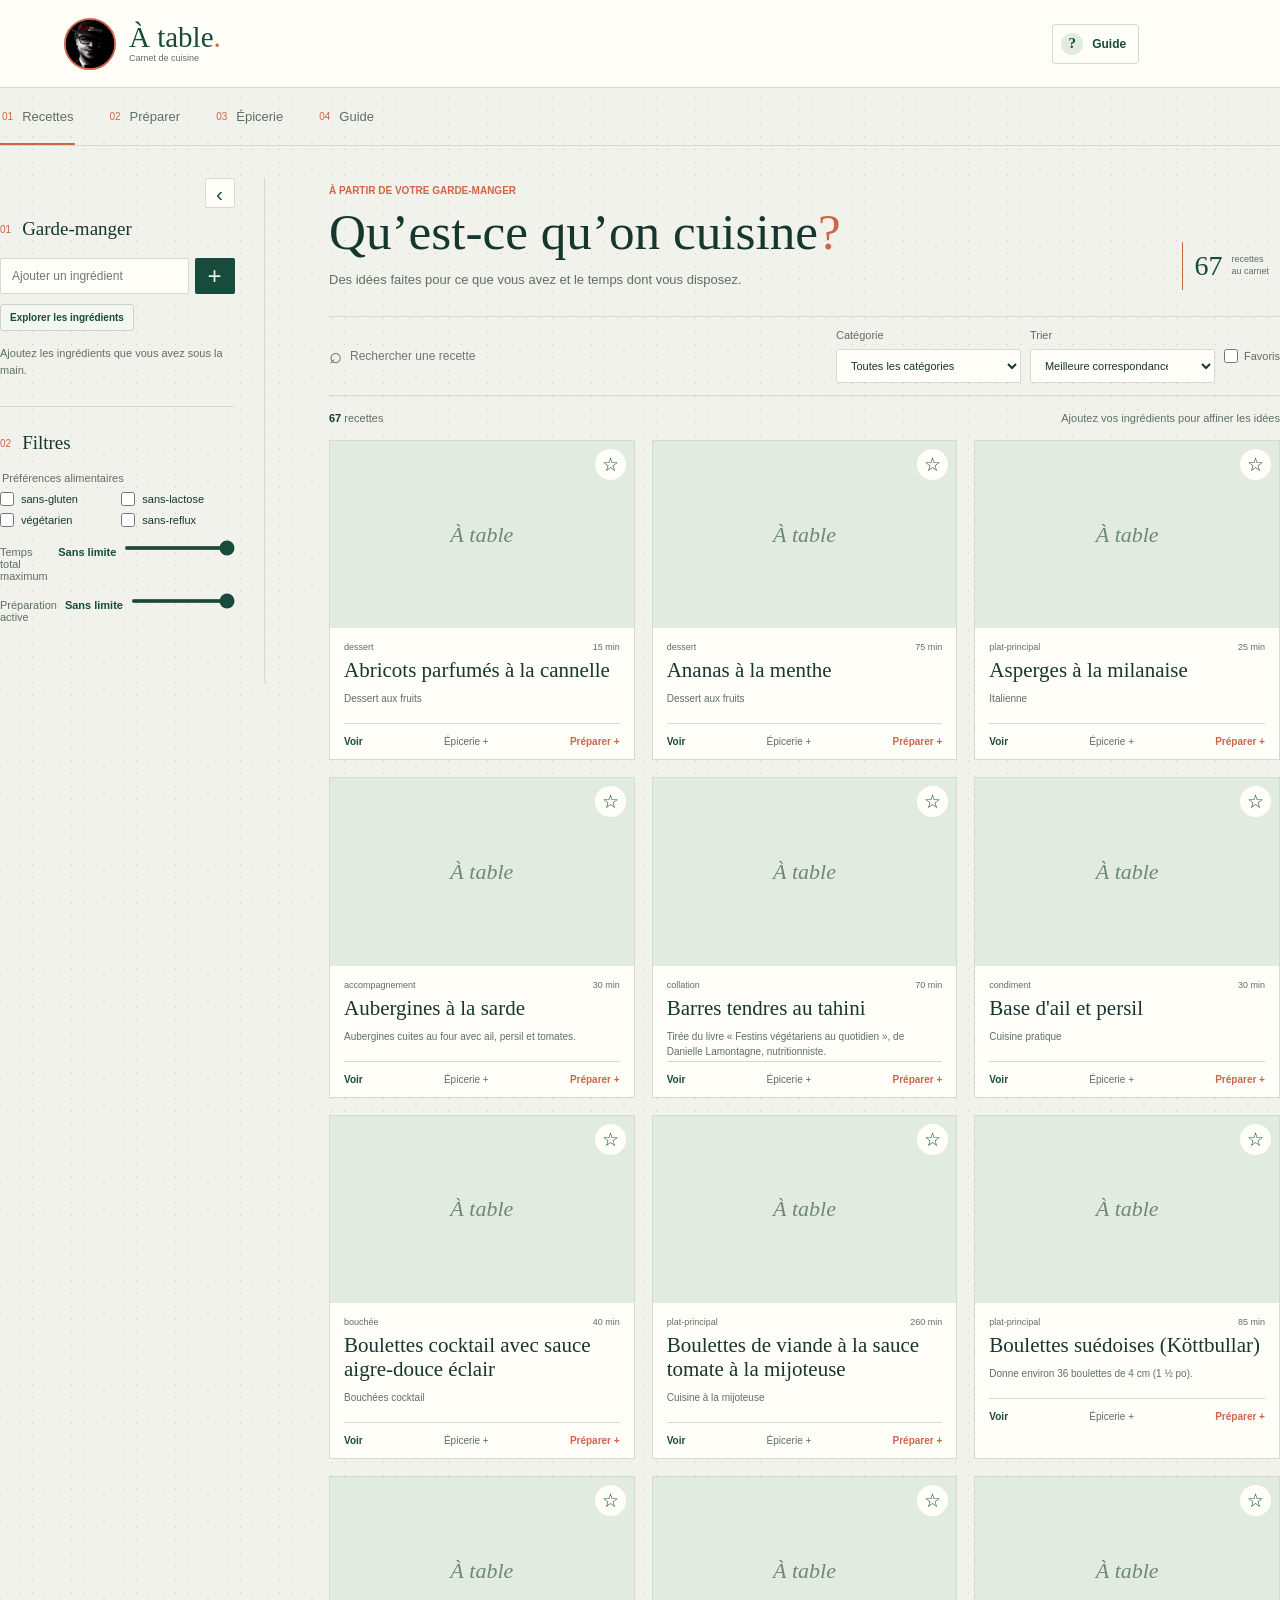
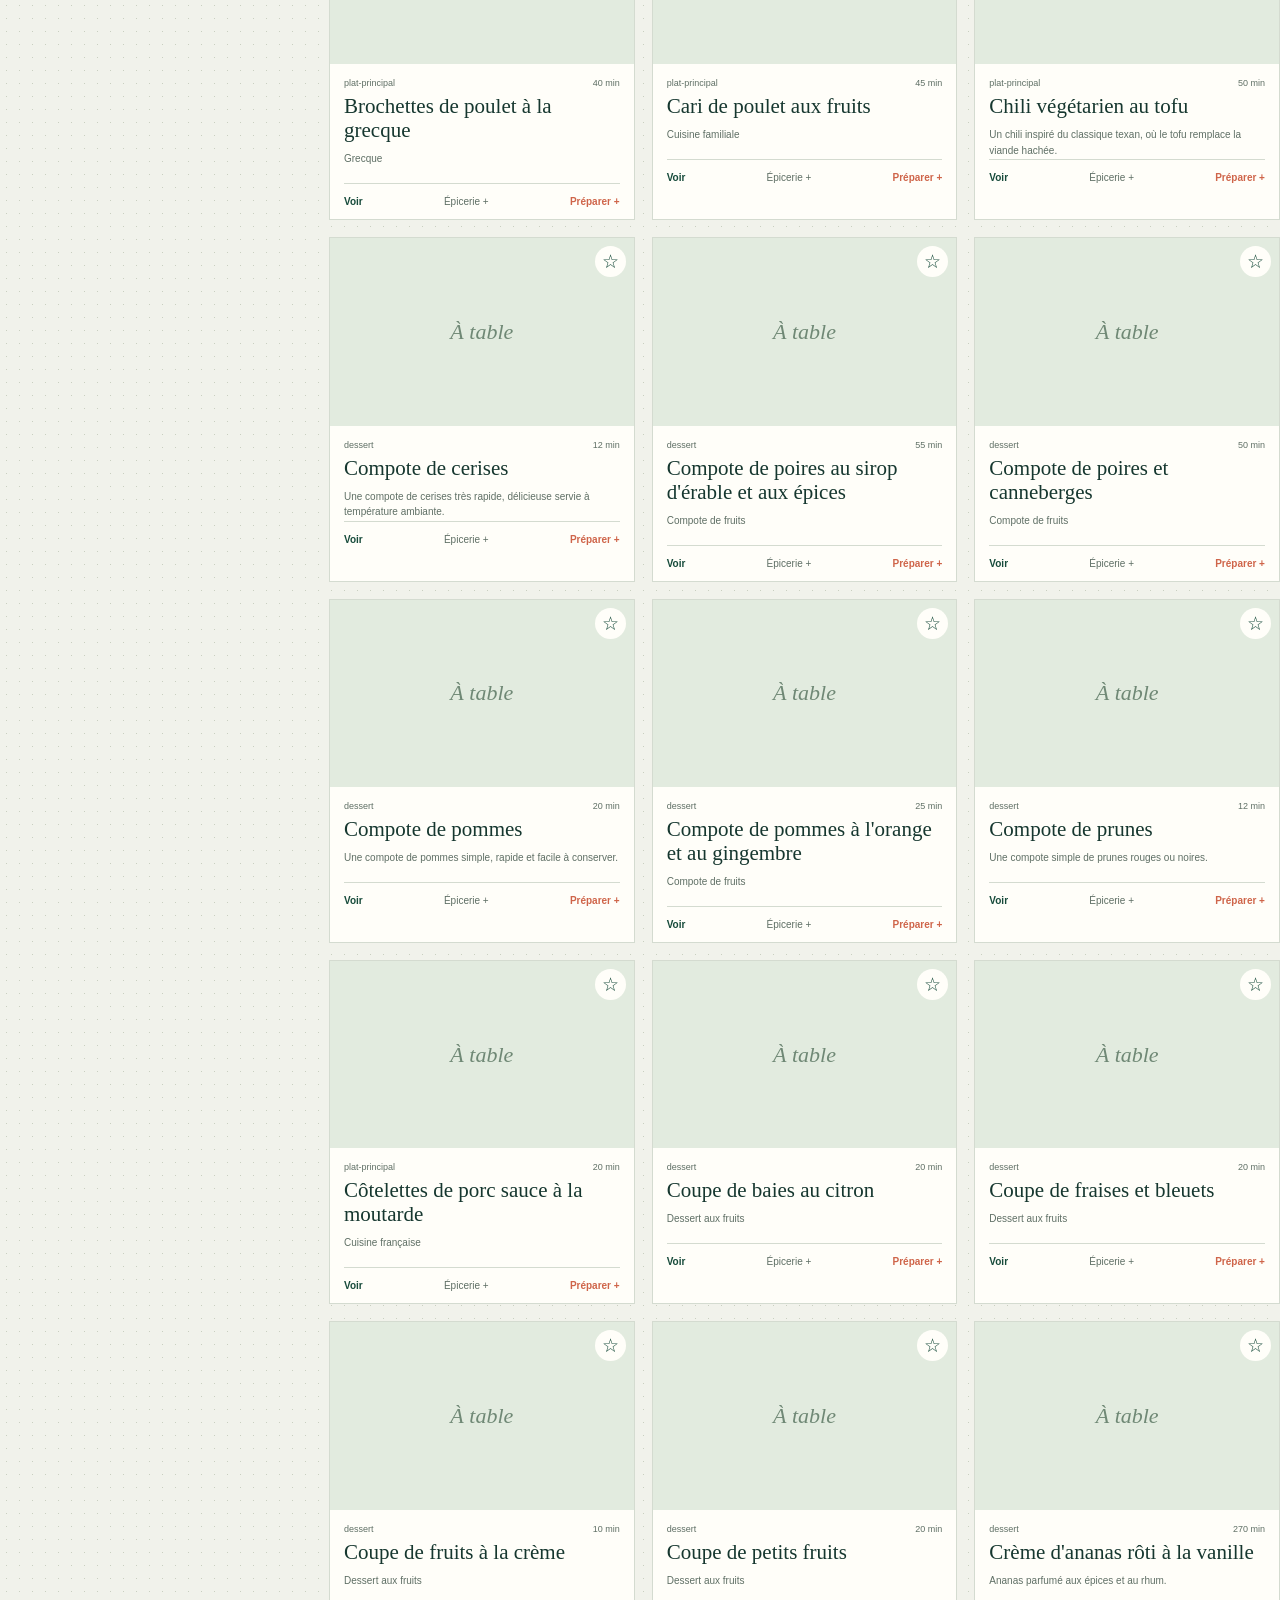
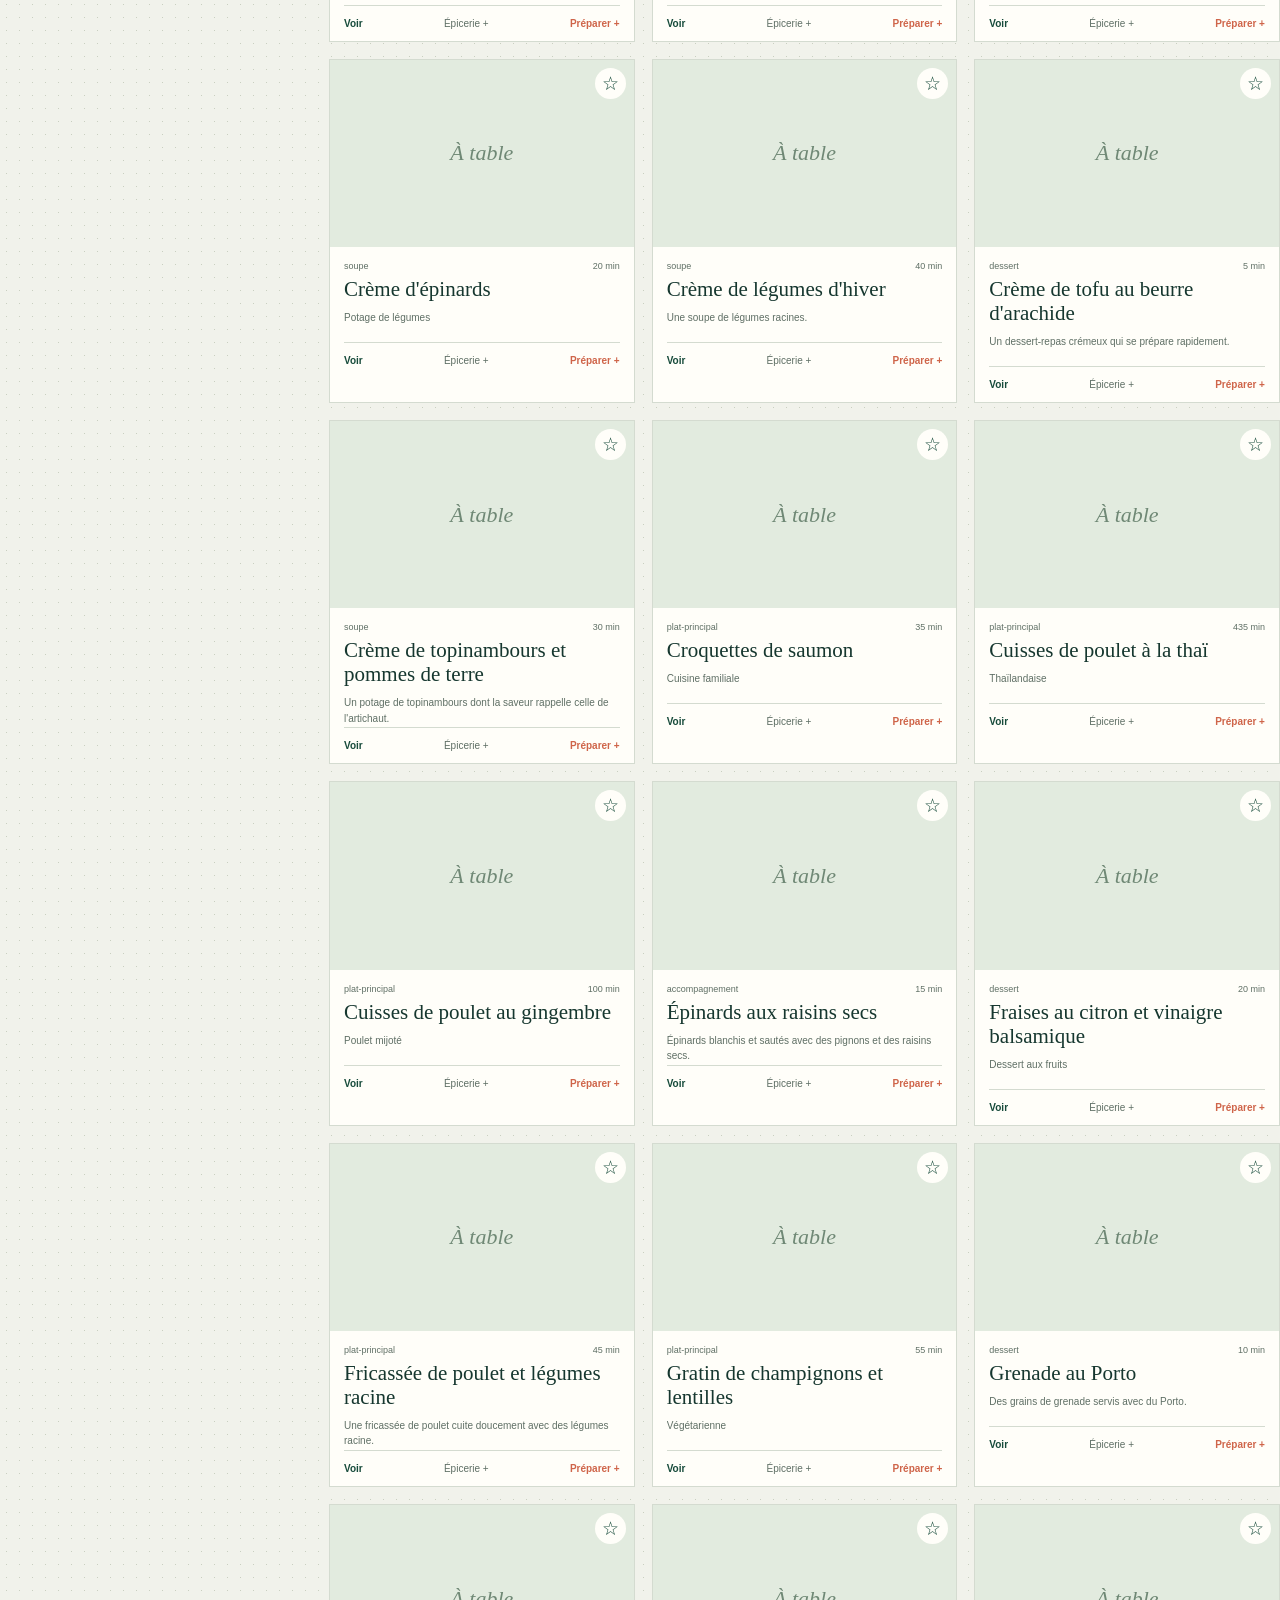
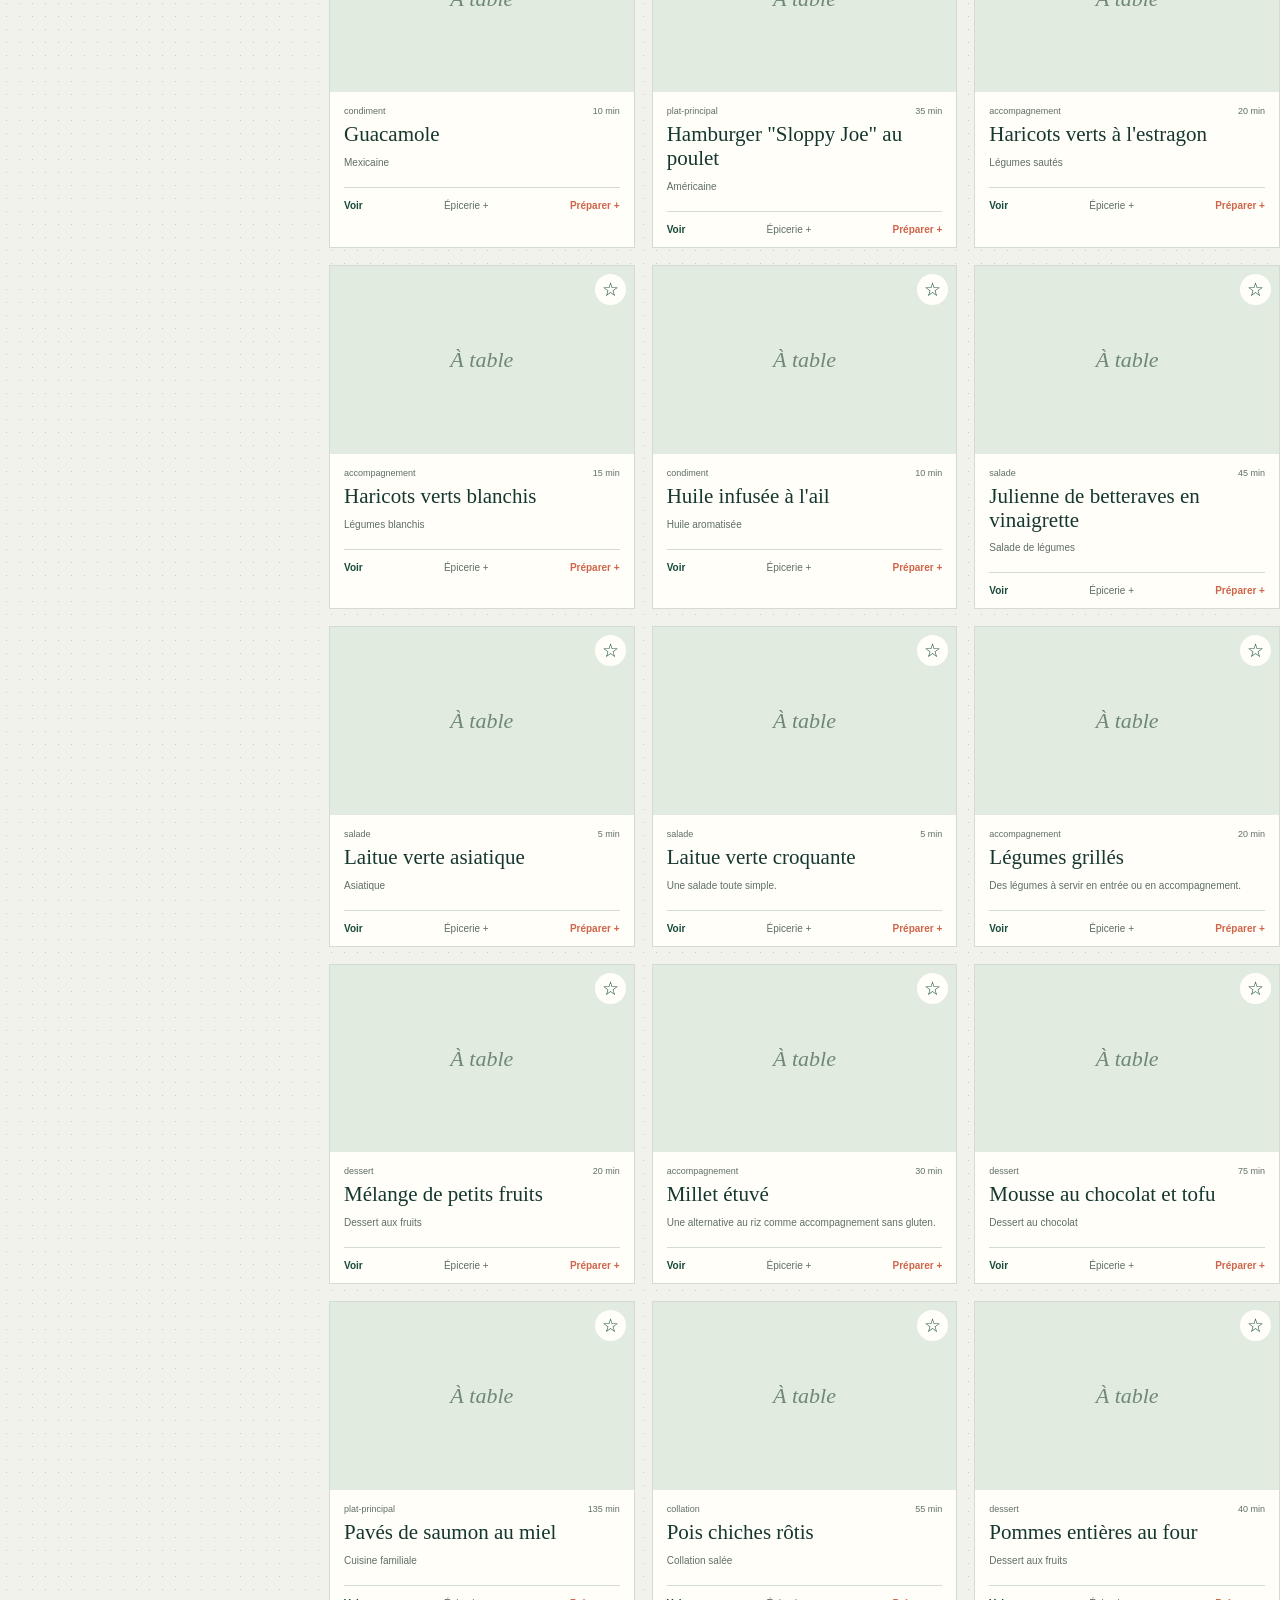
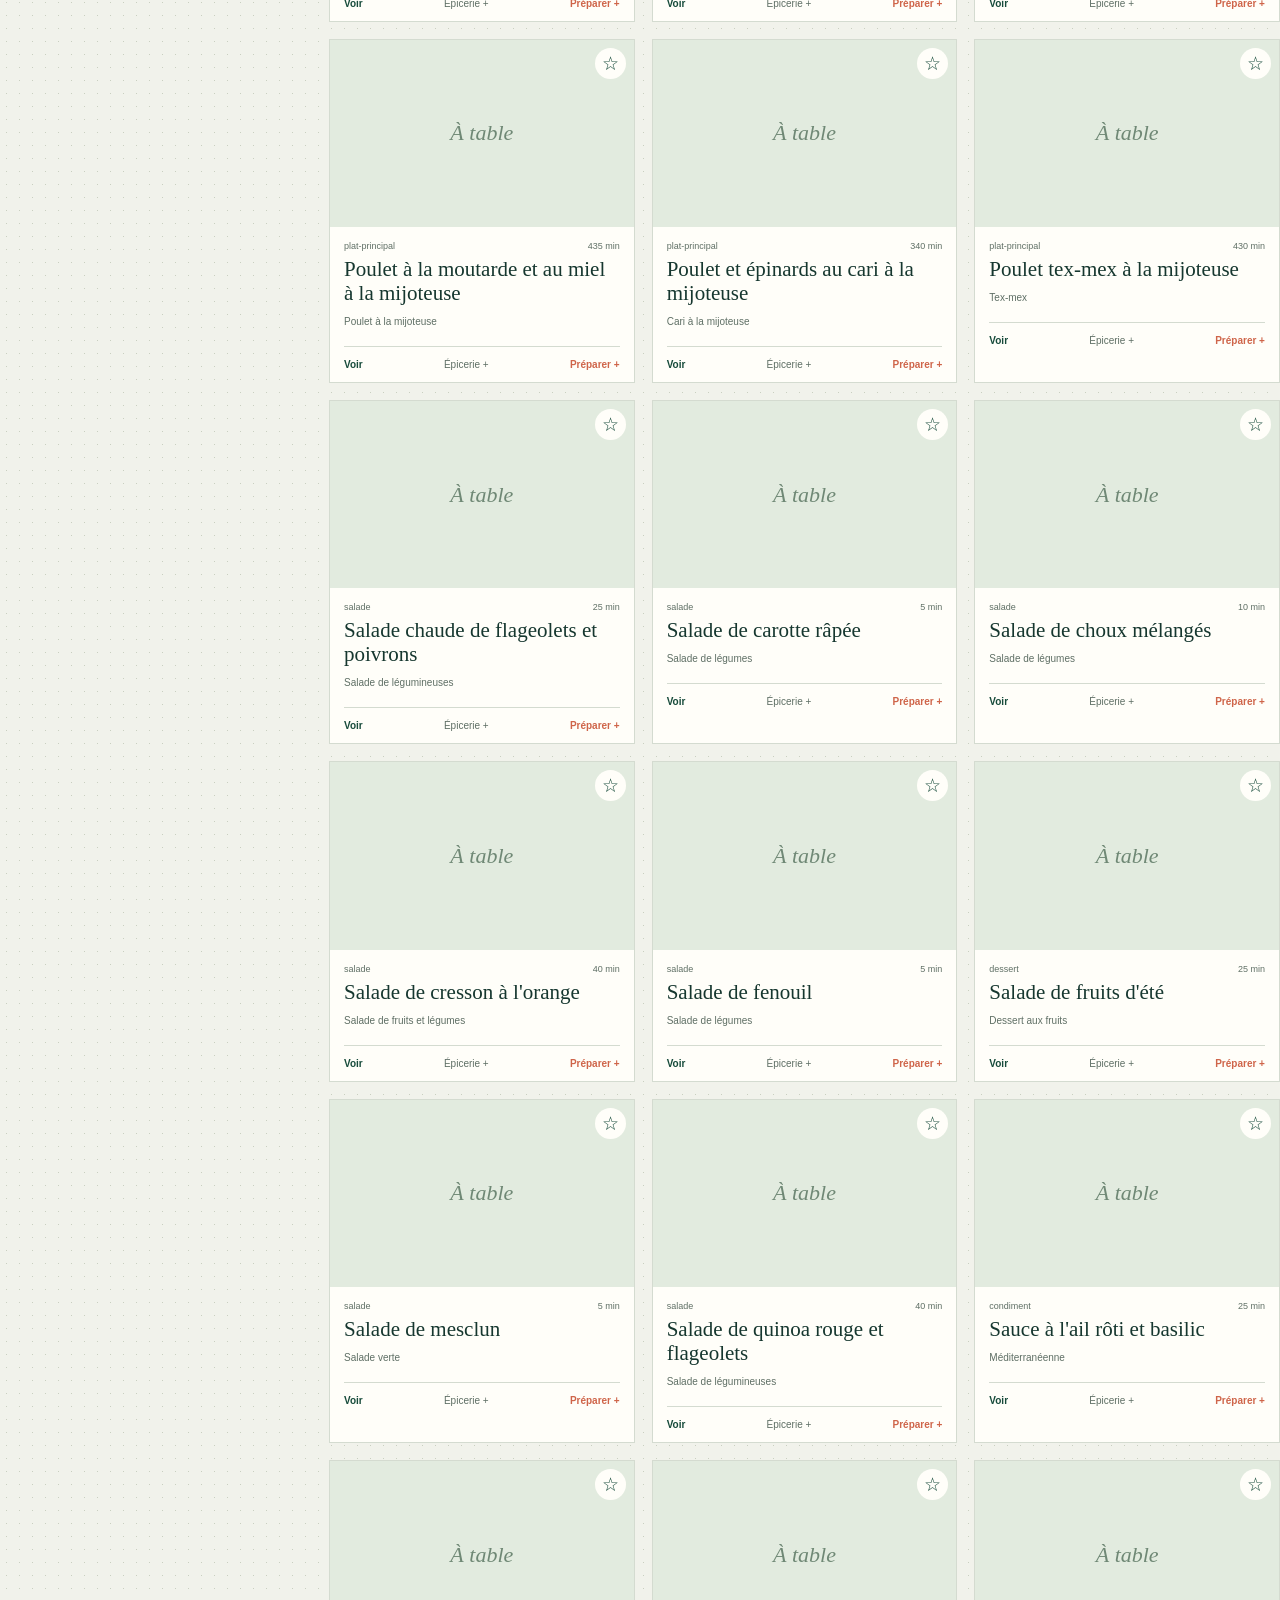
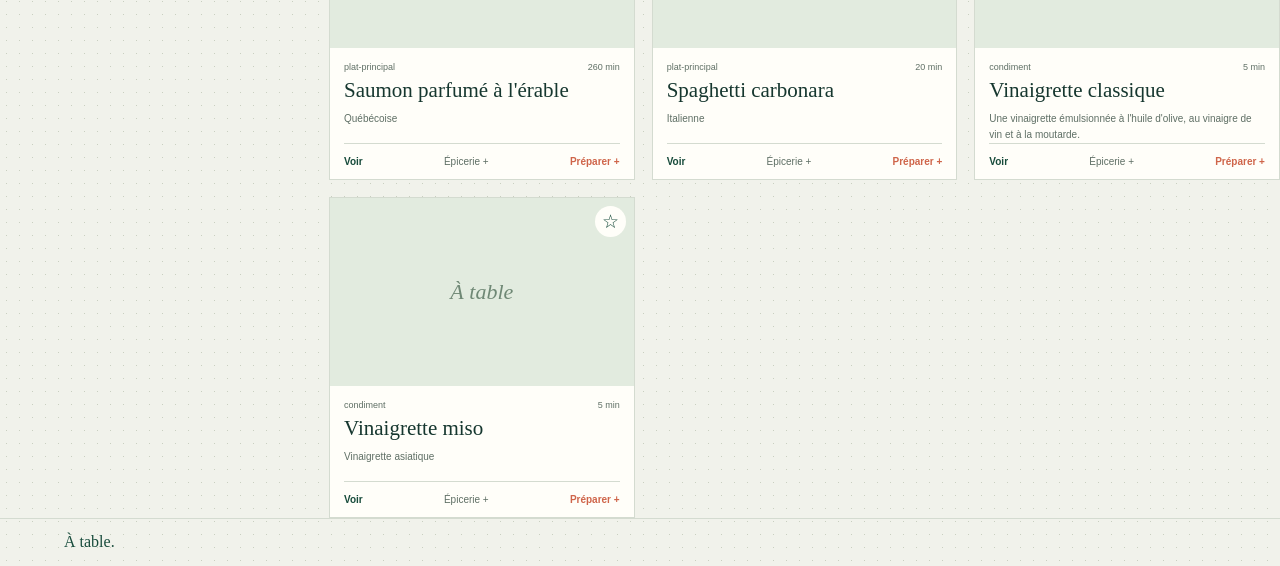
==== index.html @ df7a7c29 "Sauvegarde initiale du carnet de cuisine" ====
<!doctype html>
<html lang="fr">
<head>
  <meta charset="utf-8">
  <meta name="viewport" content="width=device-width, initial-scale=1">
  <meta name="theme-color" content="#f1f2eb">
  <title>À table | Votre cuisine, vos idées</title>
  <link rel="stylesheet" href="apparence.css">
  <script src="Donnees/Recettes/manifeste.js" defer></script>
  <script src="Application/modules/etat.js" defer></script>
  <script src="Application/modules/catalogue-recettes.js" defer></script>
  <script src="Application/modules/vues/entete-navigation.js" defer></script>
  <script src="Application/modules/vues/liste-recettes.js" defer></script>
  <script src="Application/modules/vues/epicerie.js" defer></script>
  <script src="Application/modules/vues/preparation.js" defer></script>
  <script src="Application/modules/vues/guide.js" defer></script>
  <script src="Application/modules/vues/selecteur-ingredients.js" defer></script>
  <script src="Application/modules/vues/fiche-recette.js" defer></script>
  <script src="Application/modules/assemblage-vues.js" defer></script>
  <script src="Application/modules/application.js" defer></script>
</head>
<body>
  <div id="racine-application">
    <header class="entete-site">
      <a class="marque" href="#recettes" aria-label="À table, carnet de cuisine">
        <img class="symbole-marque" src="Images/photo-profil-zoard.png" alt="" aria-hidden="true">
        <span class="bloc-marque"><span class="nom-marque">À table<span>.</span></span><span class="signature-marque">Carnet de cuisine</span></span>
      </a>
      <button id="bouton-guide-entete" class="bouton-guide-entete" type="button" aria-pressed="false" title="Ouvrir le guide (raccourci : ?)" data-vue="guide"><span aria-hidden="true">?</span>Guide</button>
    </header>
    <main id="contenu-principal" tabindex="-1">
      <div class="etat-chargement" role="status">Préparation de votre cuisine…</div>
    </main>
    <footer class="pied-site">
      <span>À table.</span>
    </footer>
  </div>
  <dialog id="fenetre-recette" aria-labelledby="titre-fenetre"></dialog>
  <dialog id="fenetre-selecteur-ingredients" class="fenetre-selecteur-ingredients" aria-labelledby="titre-selecteur-ingredients"></dialog>
  <div id="annonce-vocale" class="texte-masque" role="status" aria-live="polite"></div>
  <noscript><p class="message-sans-javascript">Cette application nécessite JavaScript.</p></noscript>
</body>
</html>
---- apparence.css ----
@import url("Apparence/fondations.css");
@import url("Apparence/guide.css");
@import url("Apparence/epicerie.css");
@import url("Apparence/preparation.css");
@import url("Apparence/recettes.css");
@import url("Apparence/dialogues.css");
@import url("Apparence/adaptatif.css");
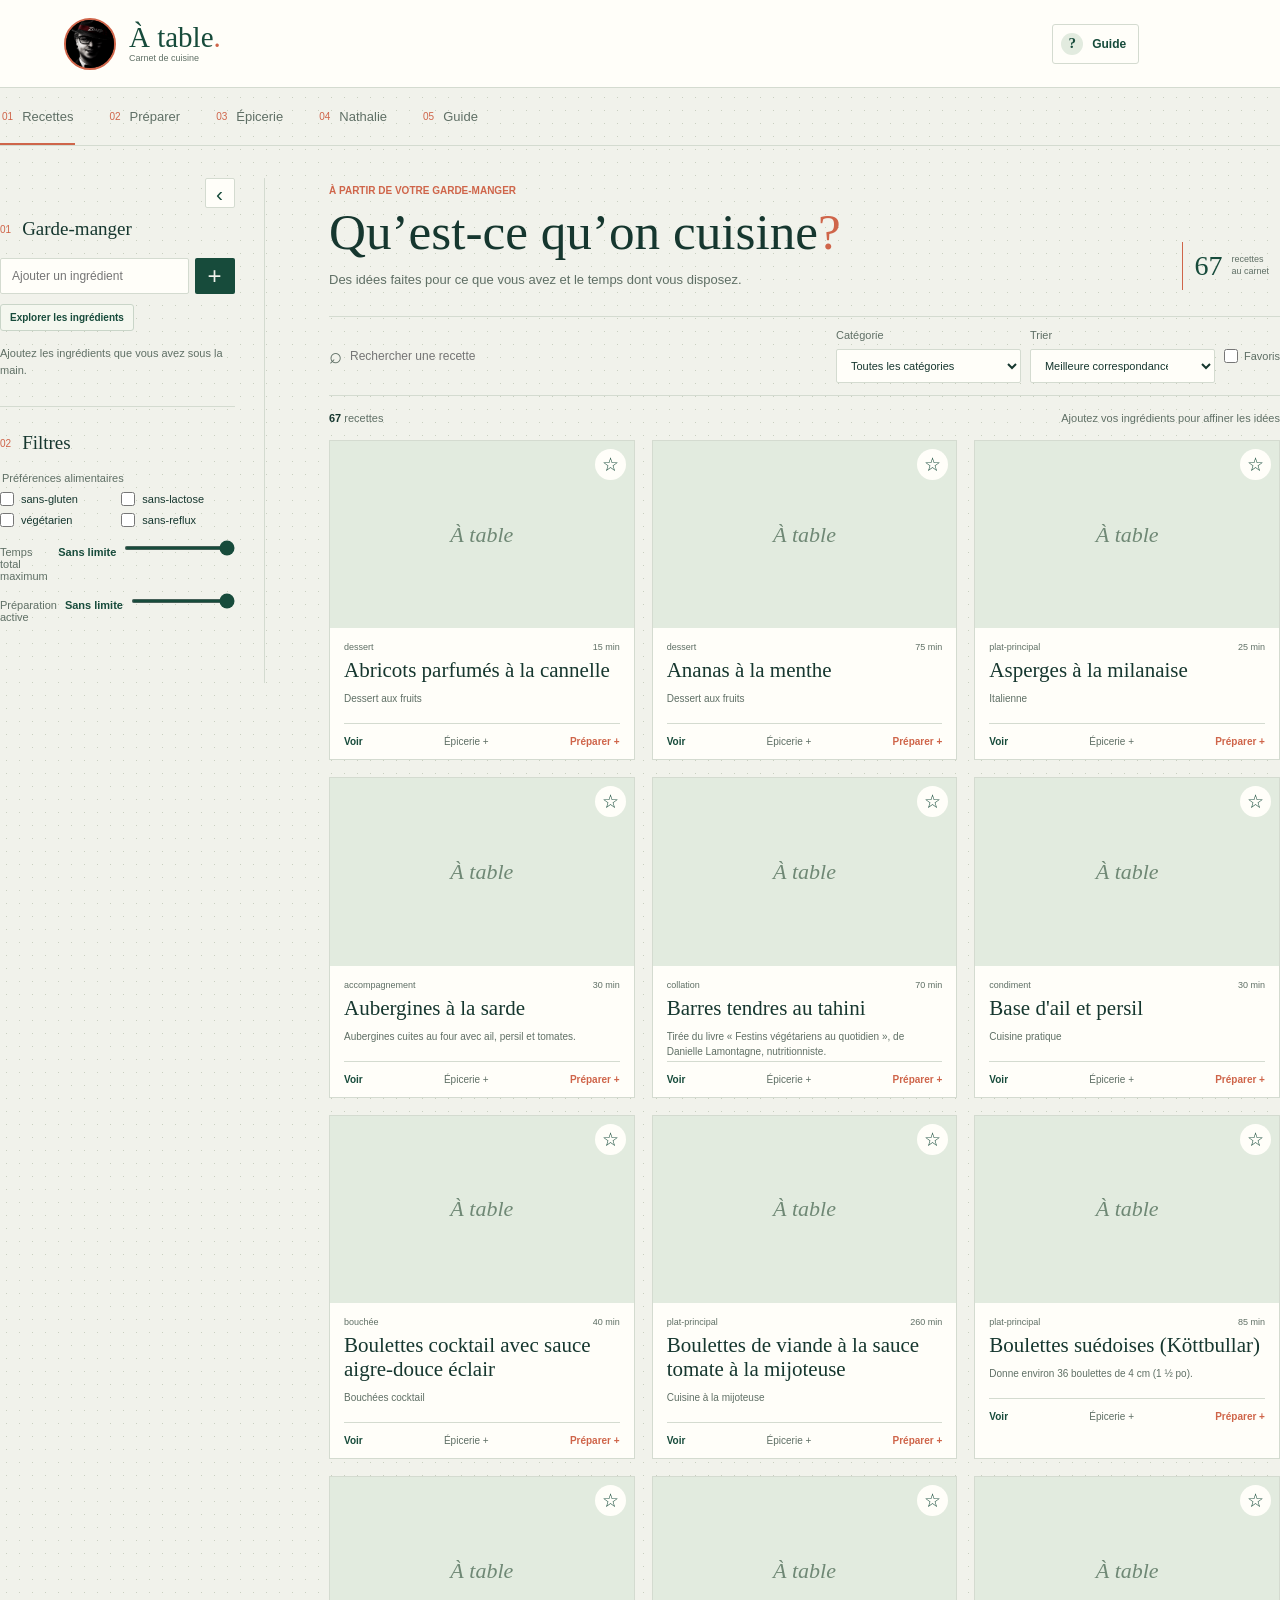
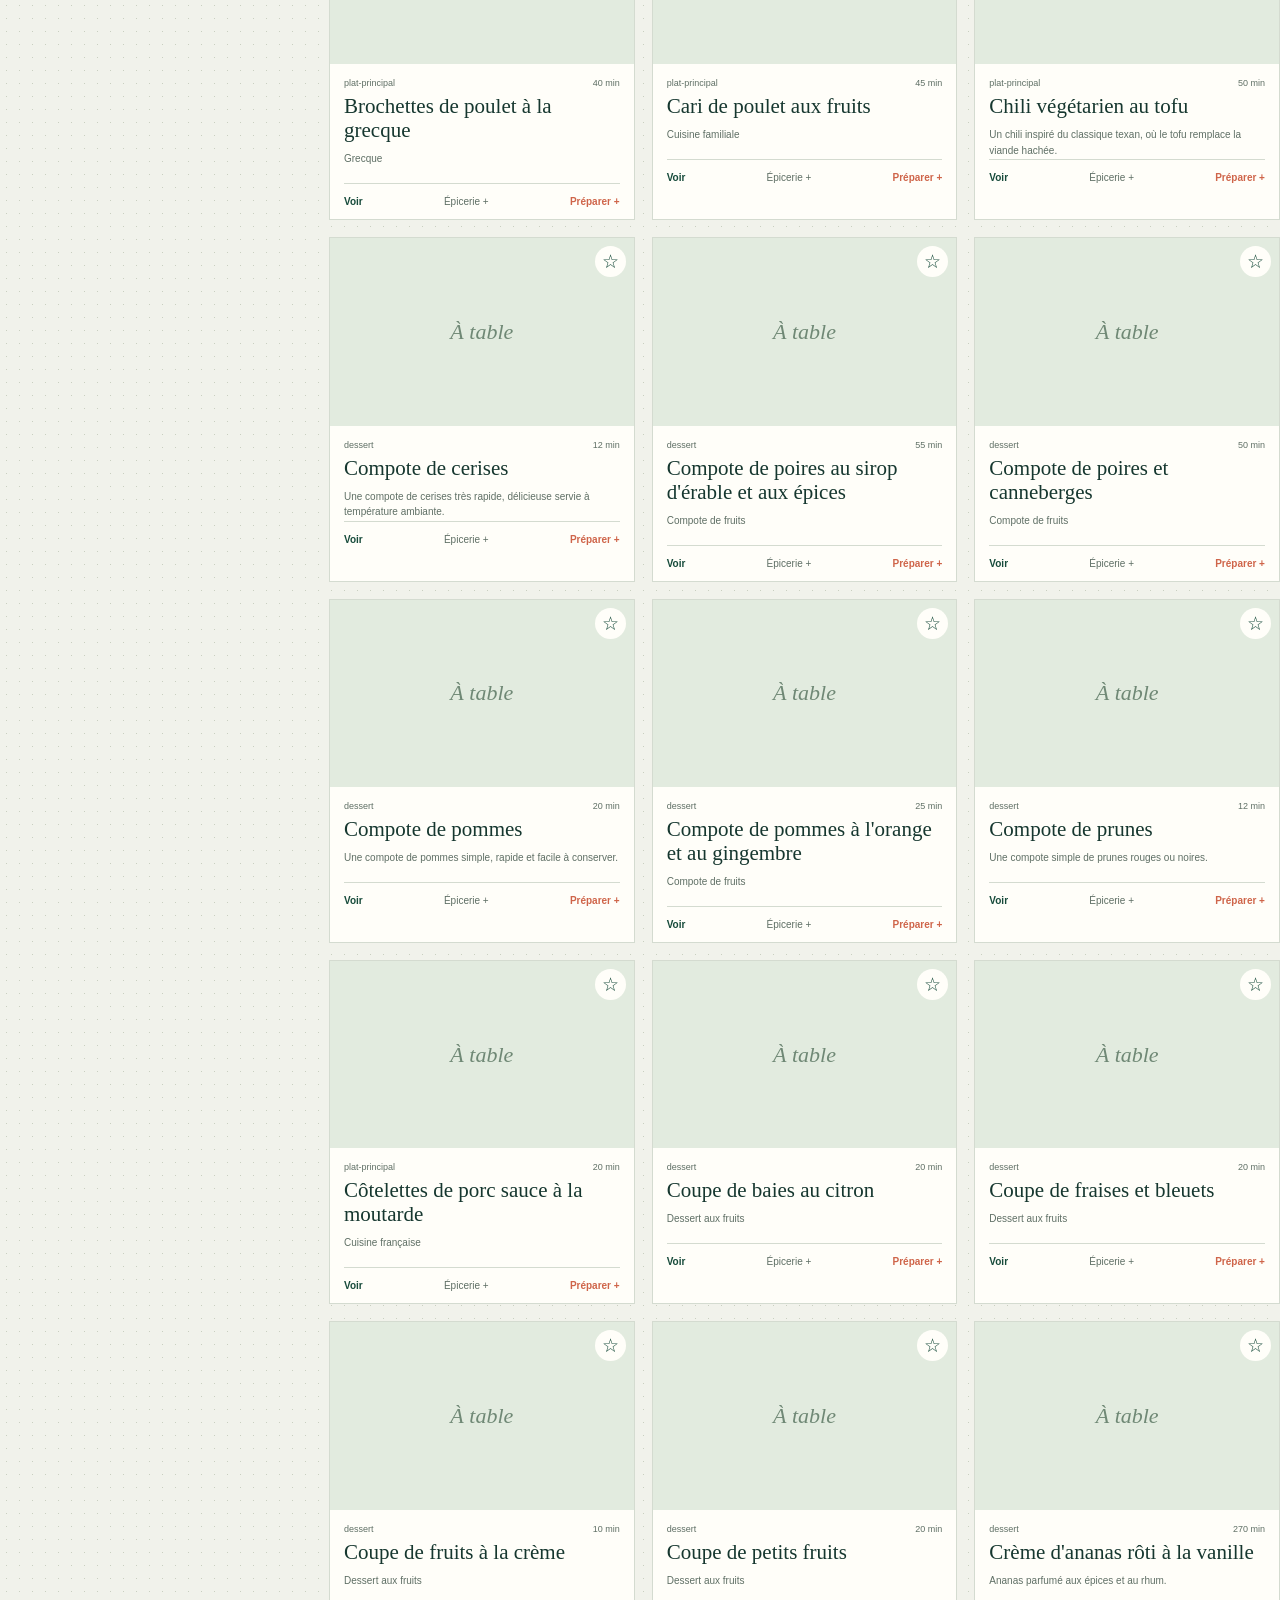
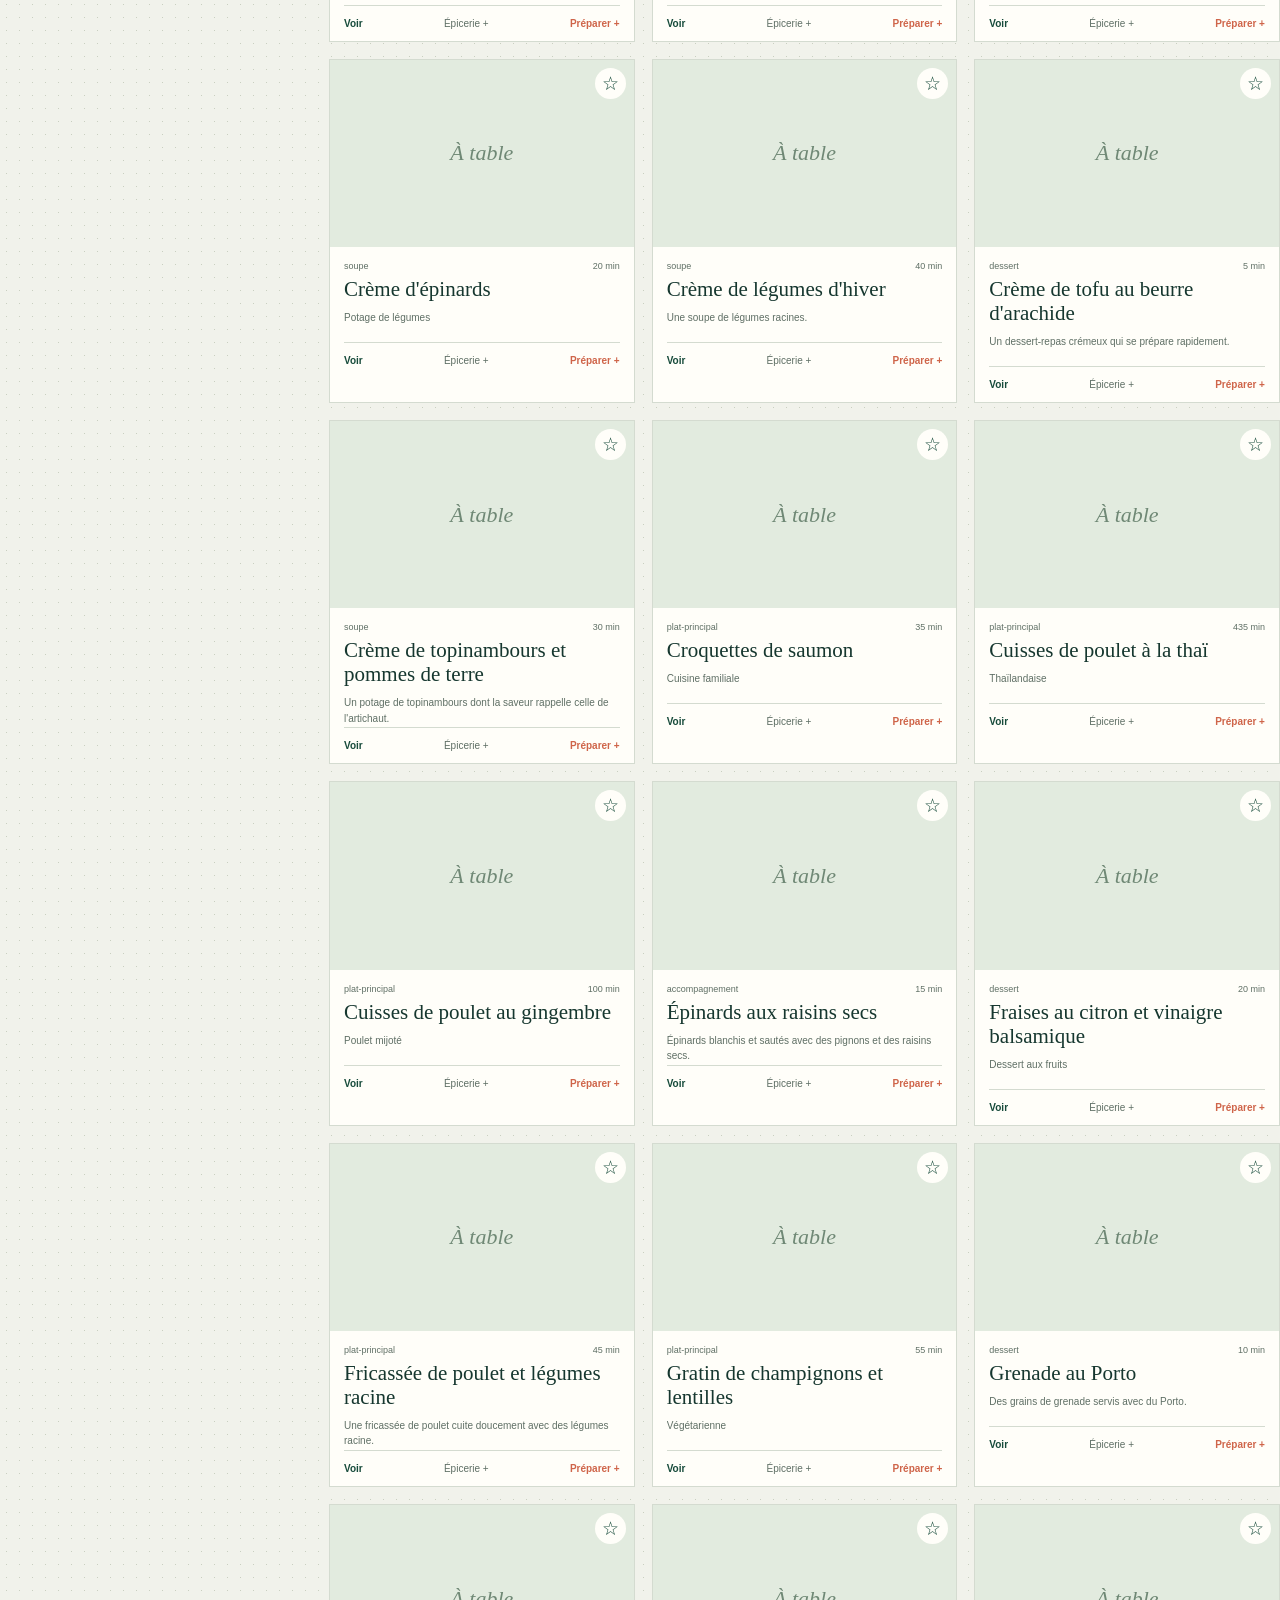
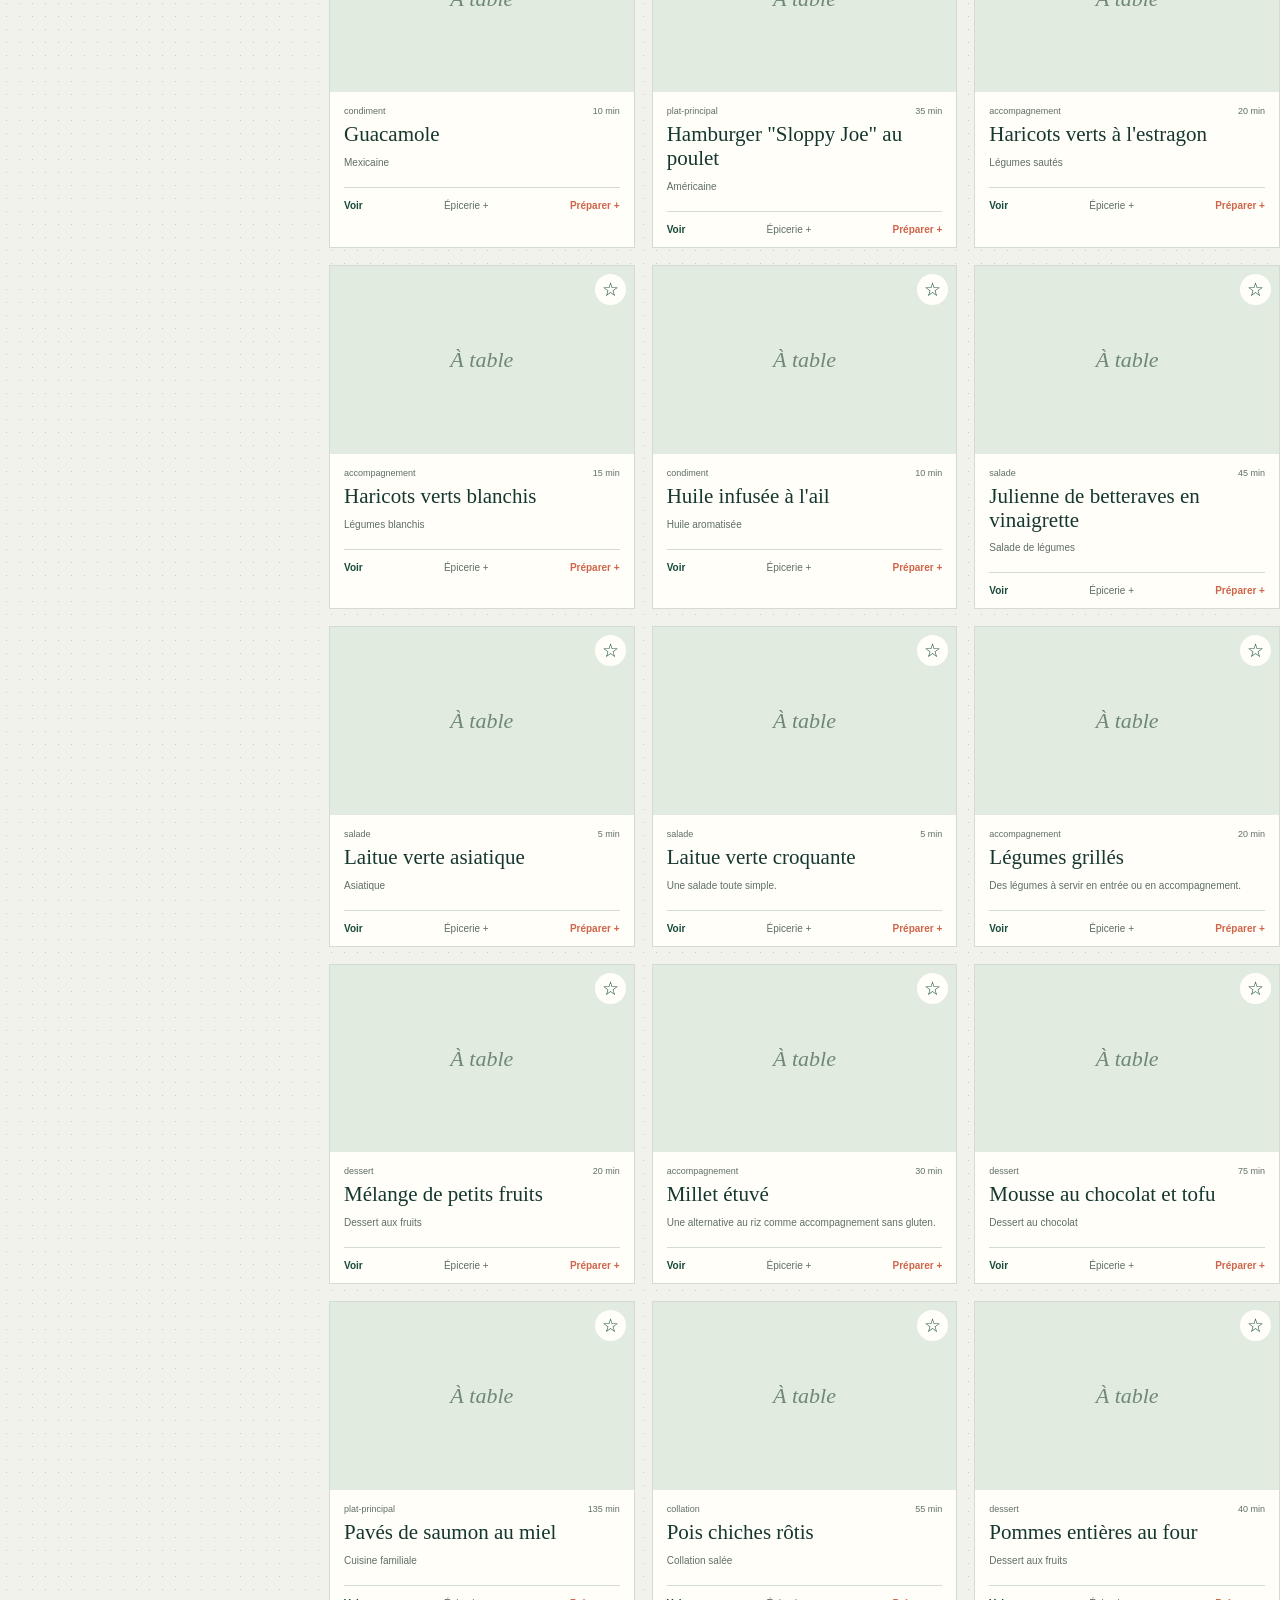
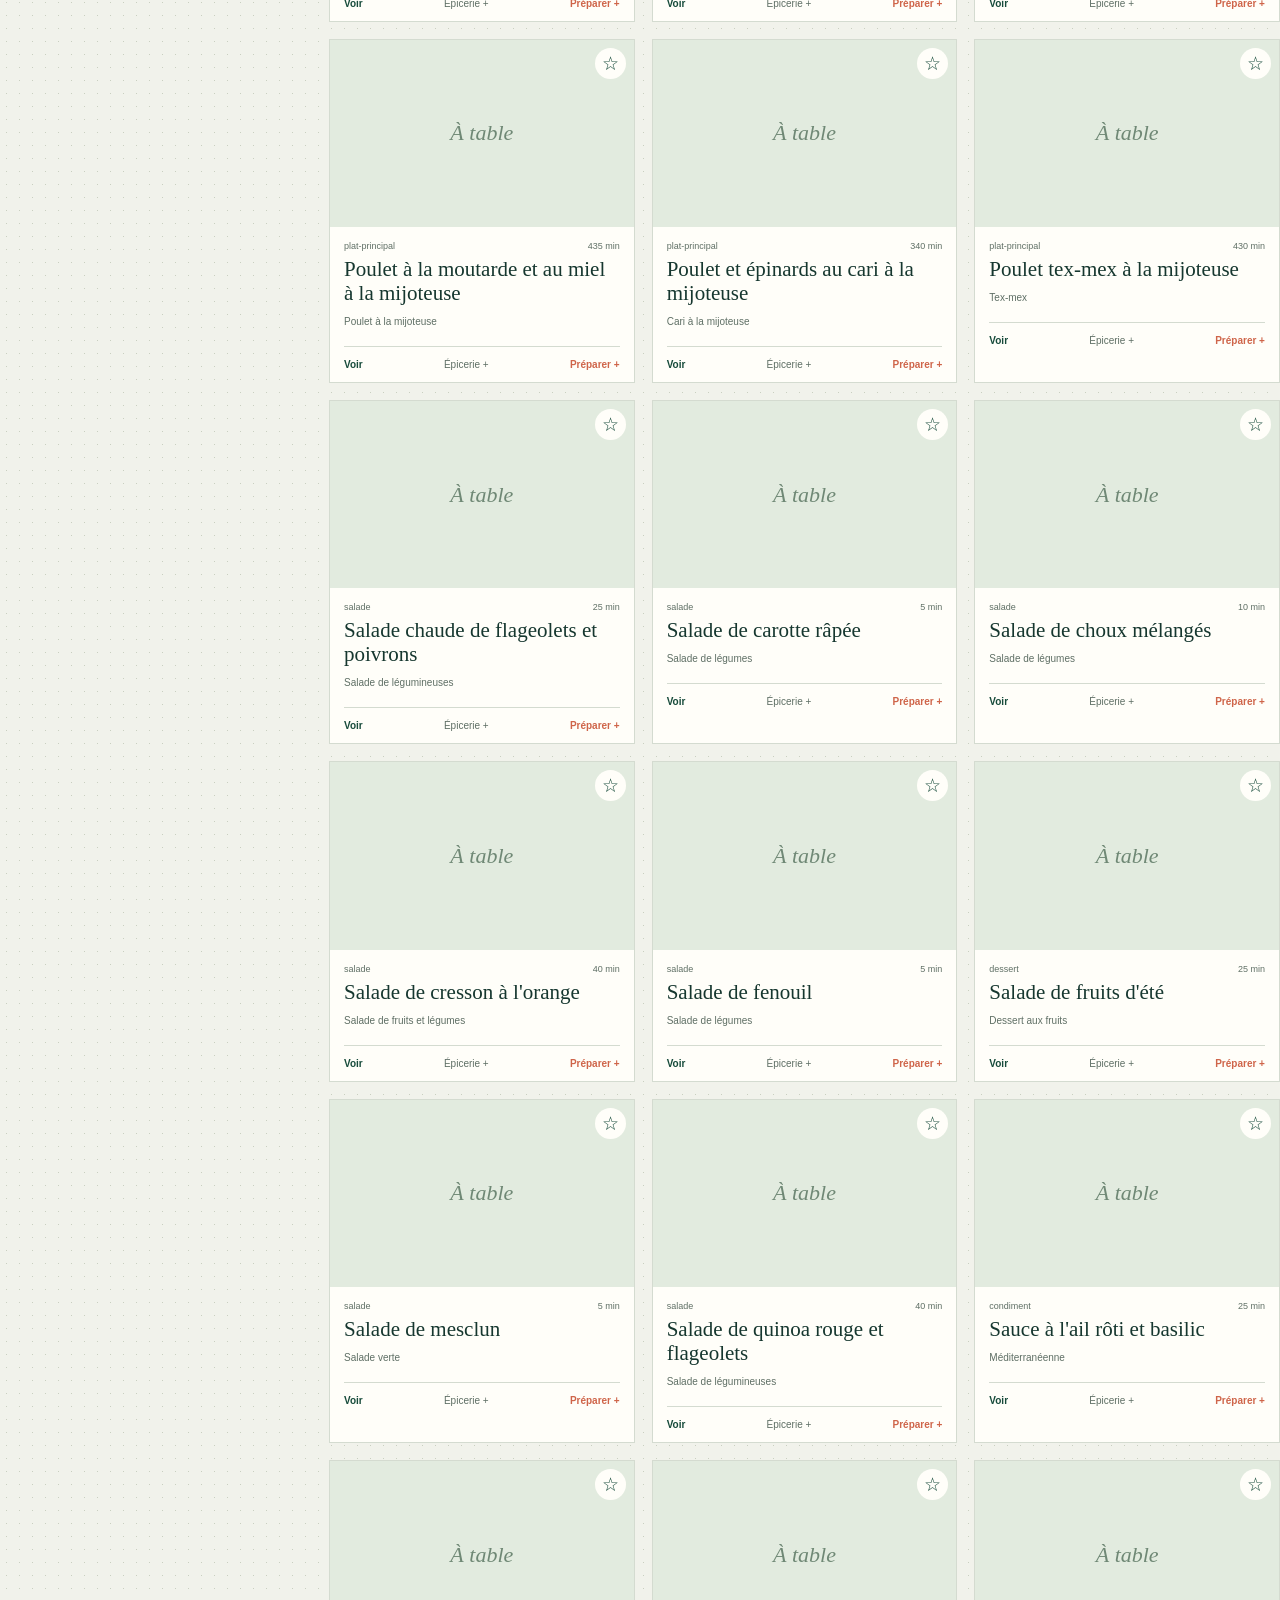
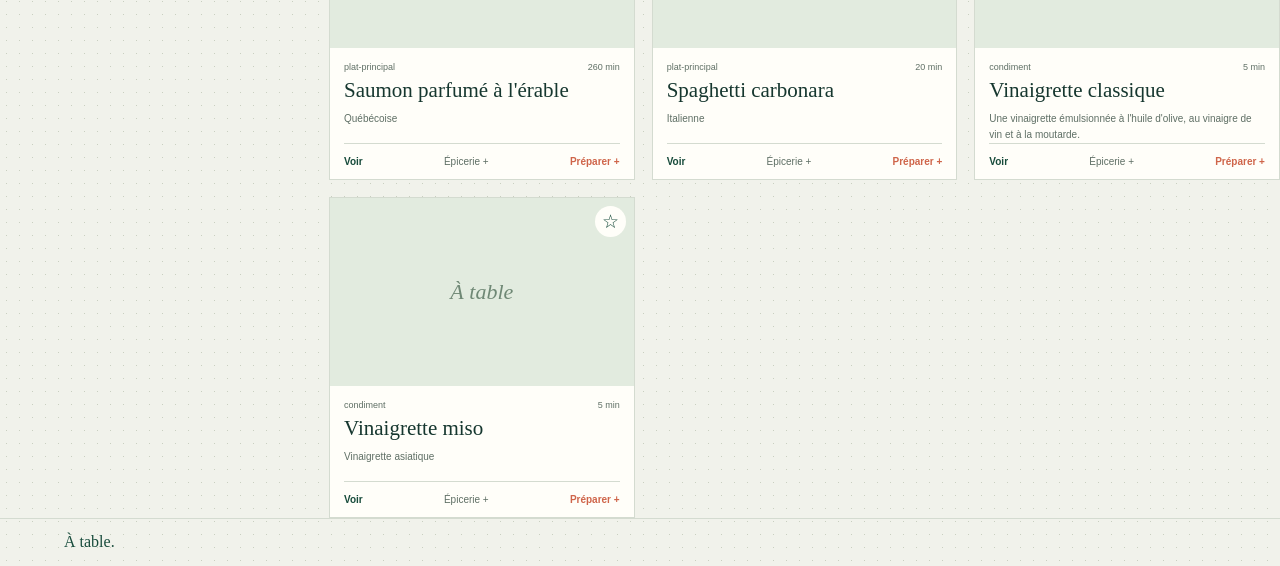
==== commit 40468962: "Ajoute la collection de recettes de Nathalie" ====
--- a/index.html
+++ b/index.html
@@ -9,6 +9,7 @@
   <script src="Donnees/Recettes/manifeste.js" defer></script>
   <script src="Application/modules/etat.js" defer></script>
   <script src="Application/modules/catalogue-recettes.js" defer></script>
+  <script src="Application/modules/recettes-nathalie.js" defer></script>
   <script src="Application/modules/vues/entete-navigation.js" defer></script>
   <script src="Application/modules/vues/liste-recettes.js" defer></script>
   <script src="Application/modules/vues/epicerie.js" defer></script>
@@ -16,6 +17,7 @@
   <script src="Application/modules/vues/guide.js" defer></script>
   <script src="Application/modules/vues/selecteur-ingredients.js" defer></script>
   <script src="Application/modules/vues/fiche-recette.js" defer></script>
+  <script src="Application/modules/vues/nathalie.js" defer></script>
   <script src="Application/modules/assemblage-vues.js" defer></script>
   <script src="Application/modules/application.js" defer></script>
 </head>
--- a/apparence.css
+++ b/apparence.css
@@ -5,3 +5,4 @@
 @import url("Apparence/recettes.css");
 @import url("Apparence/dialogues.css");
 @import url("Apparence/adaptatif.css");
+@import url("Apparence/nathalie.css");
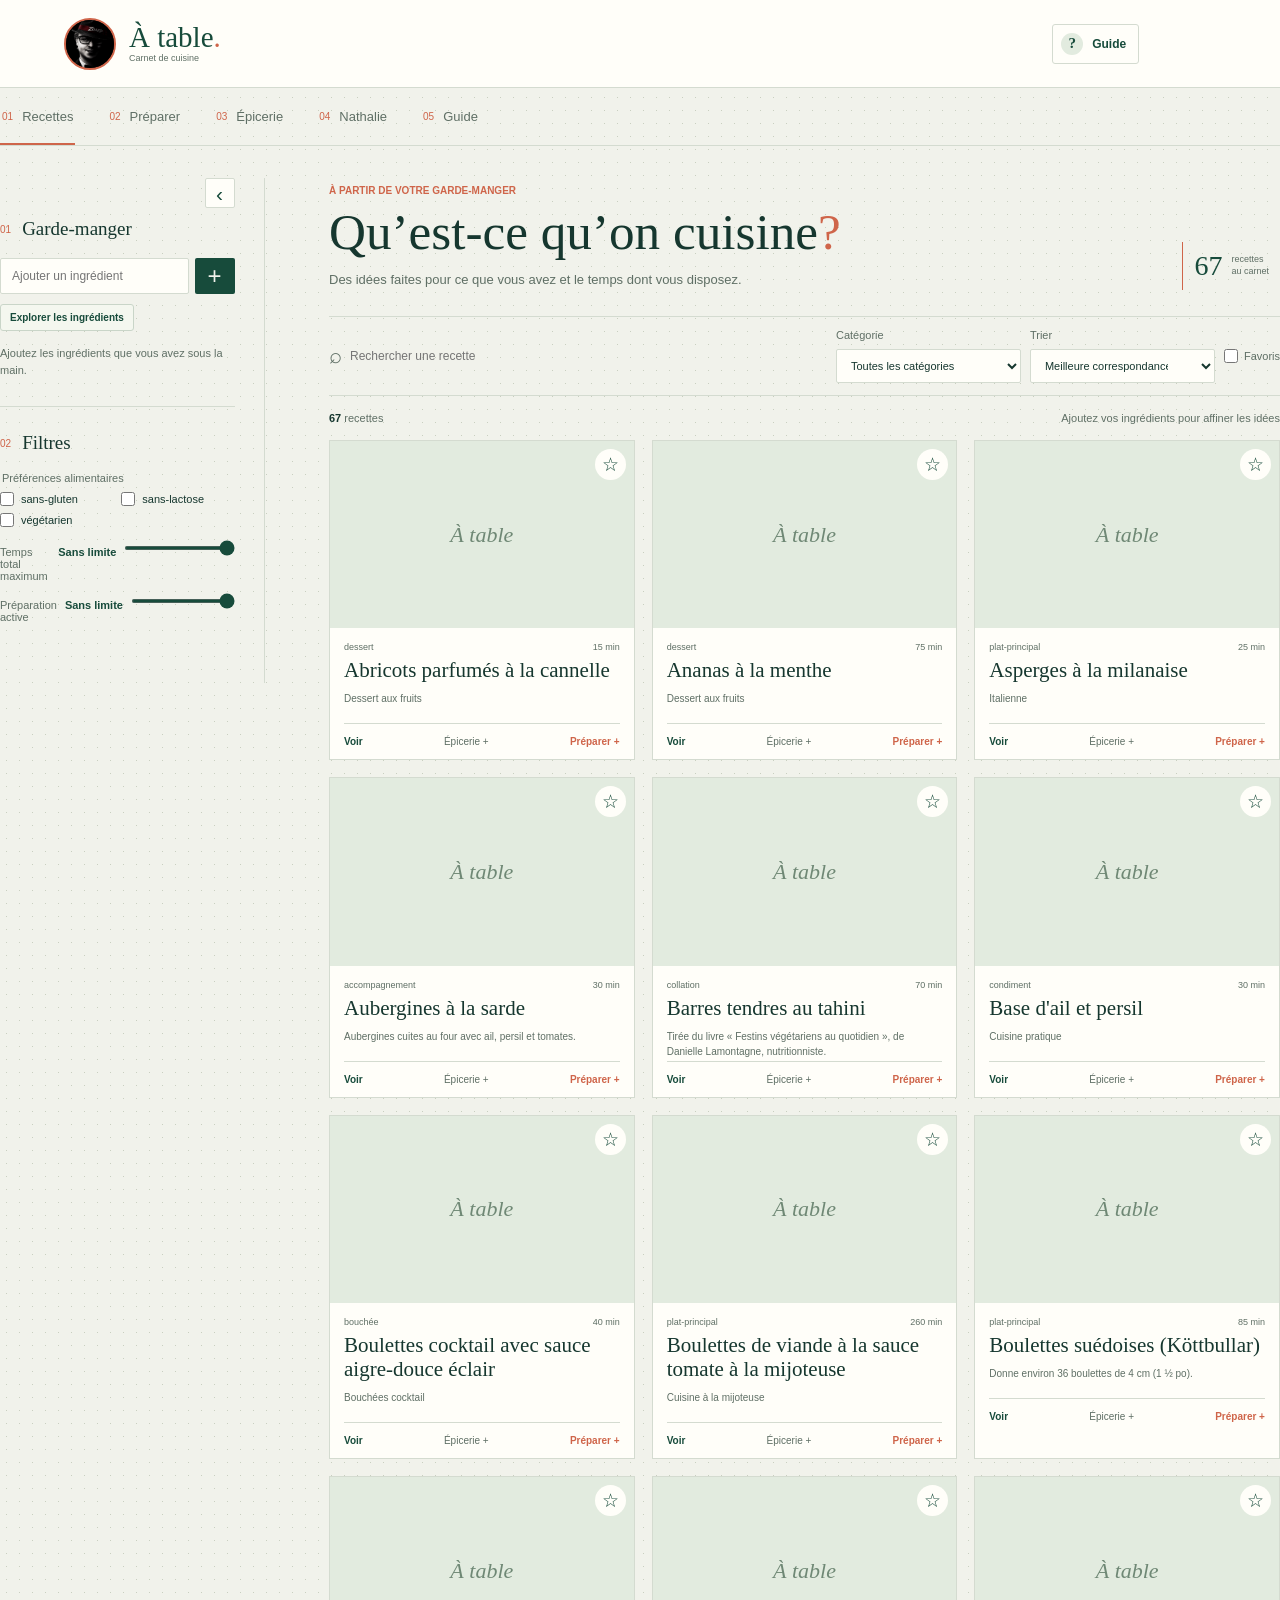
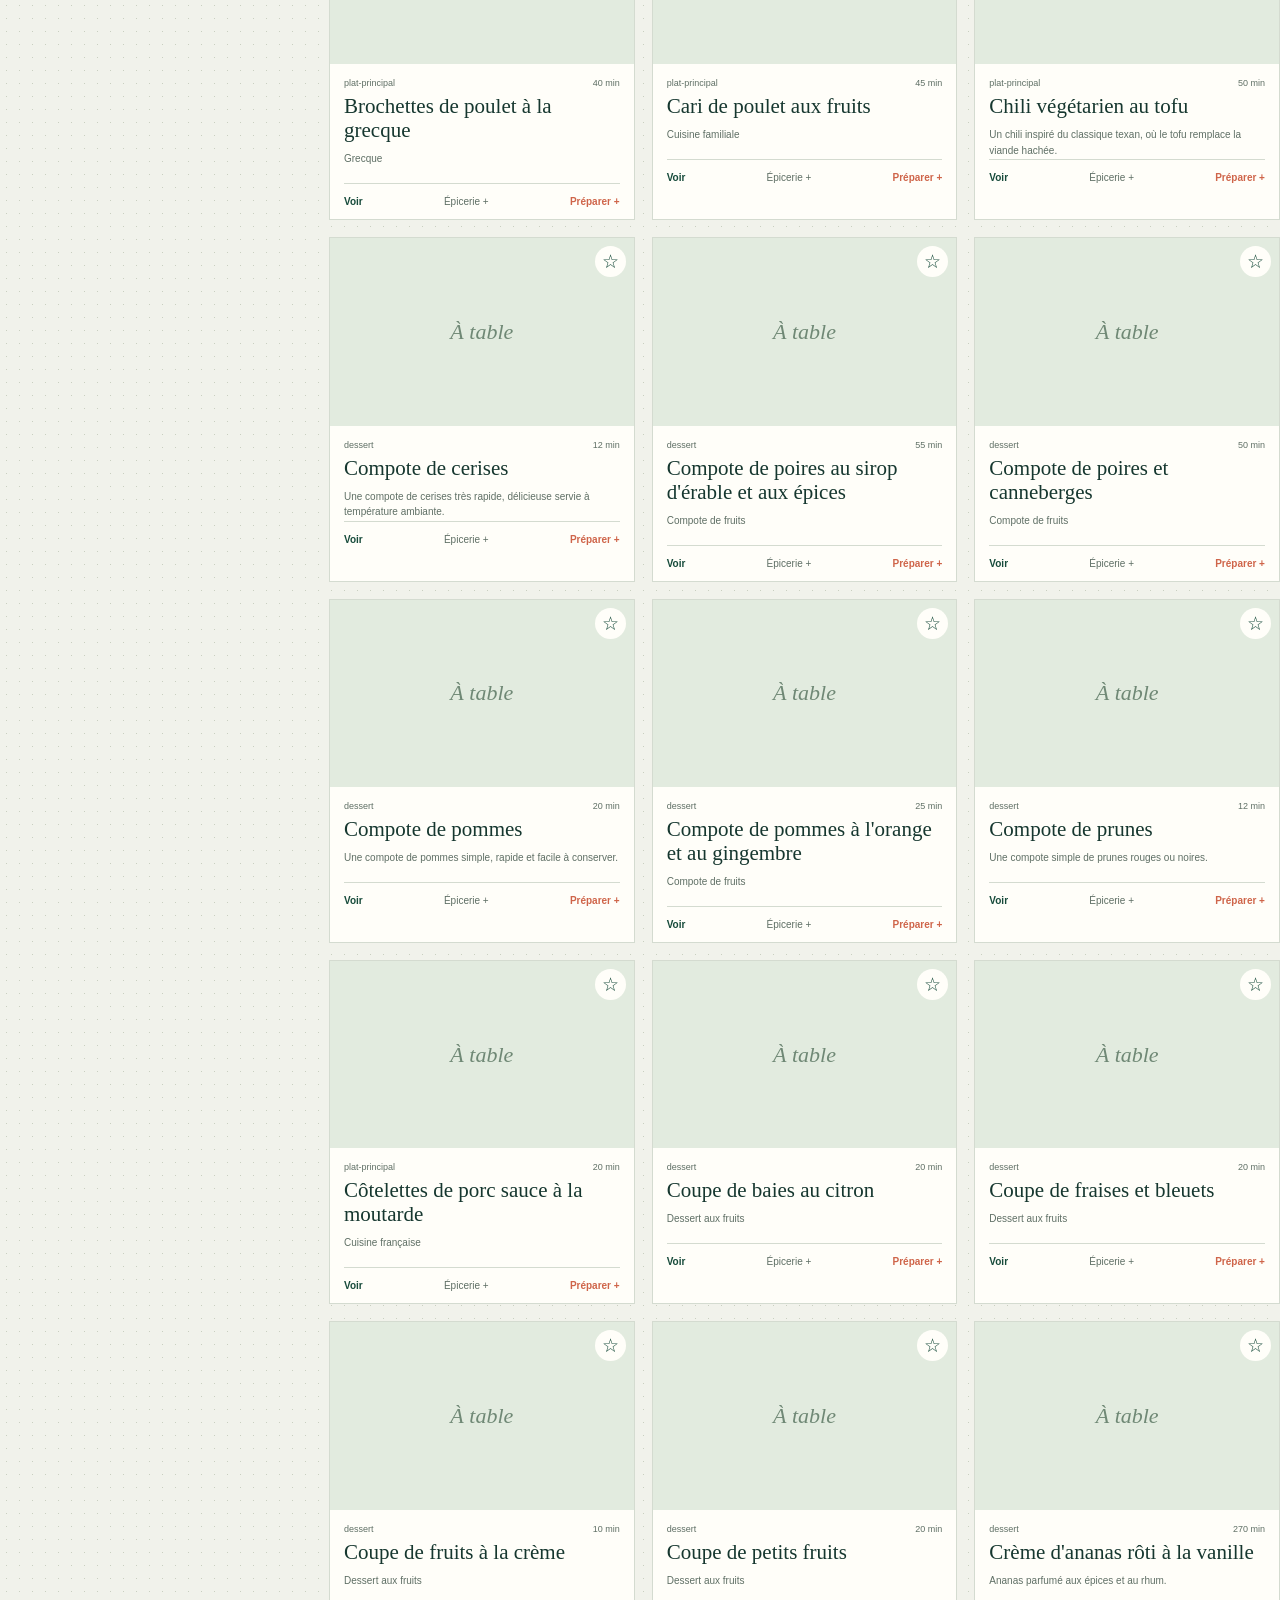
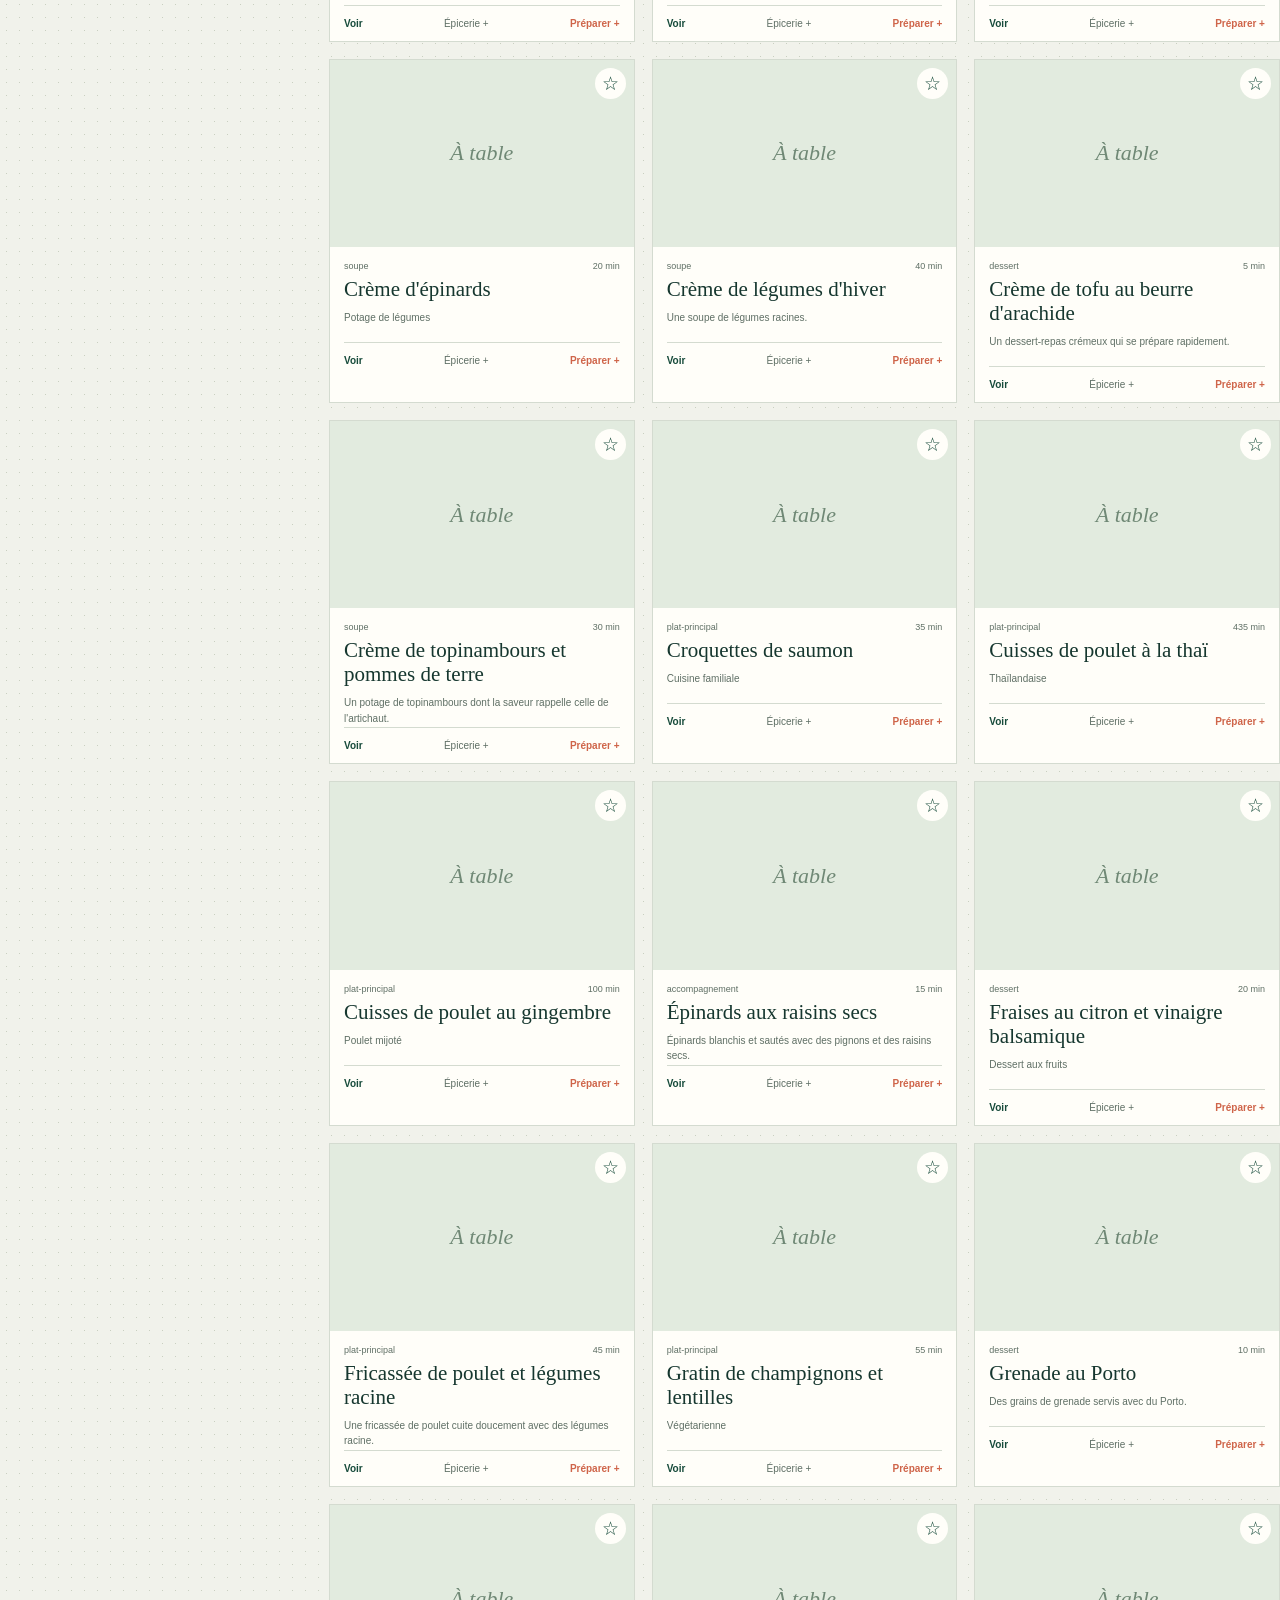
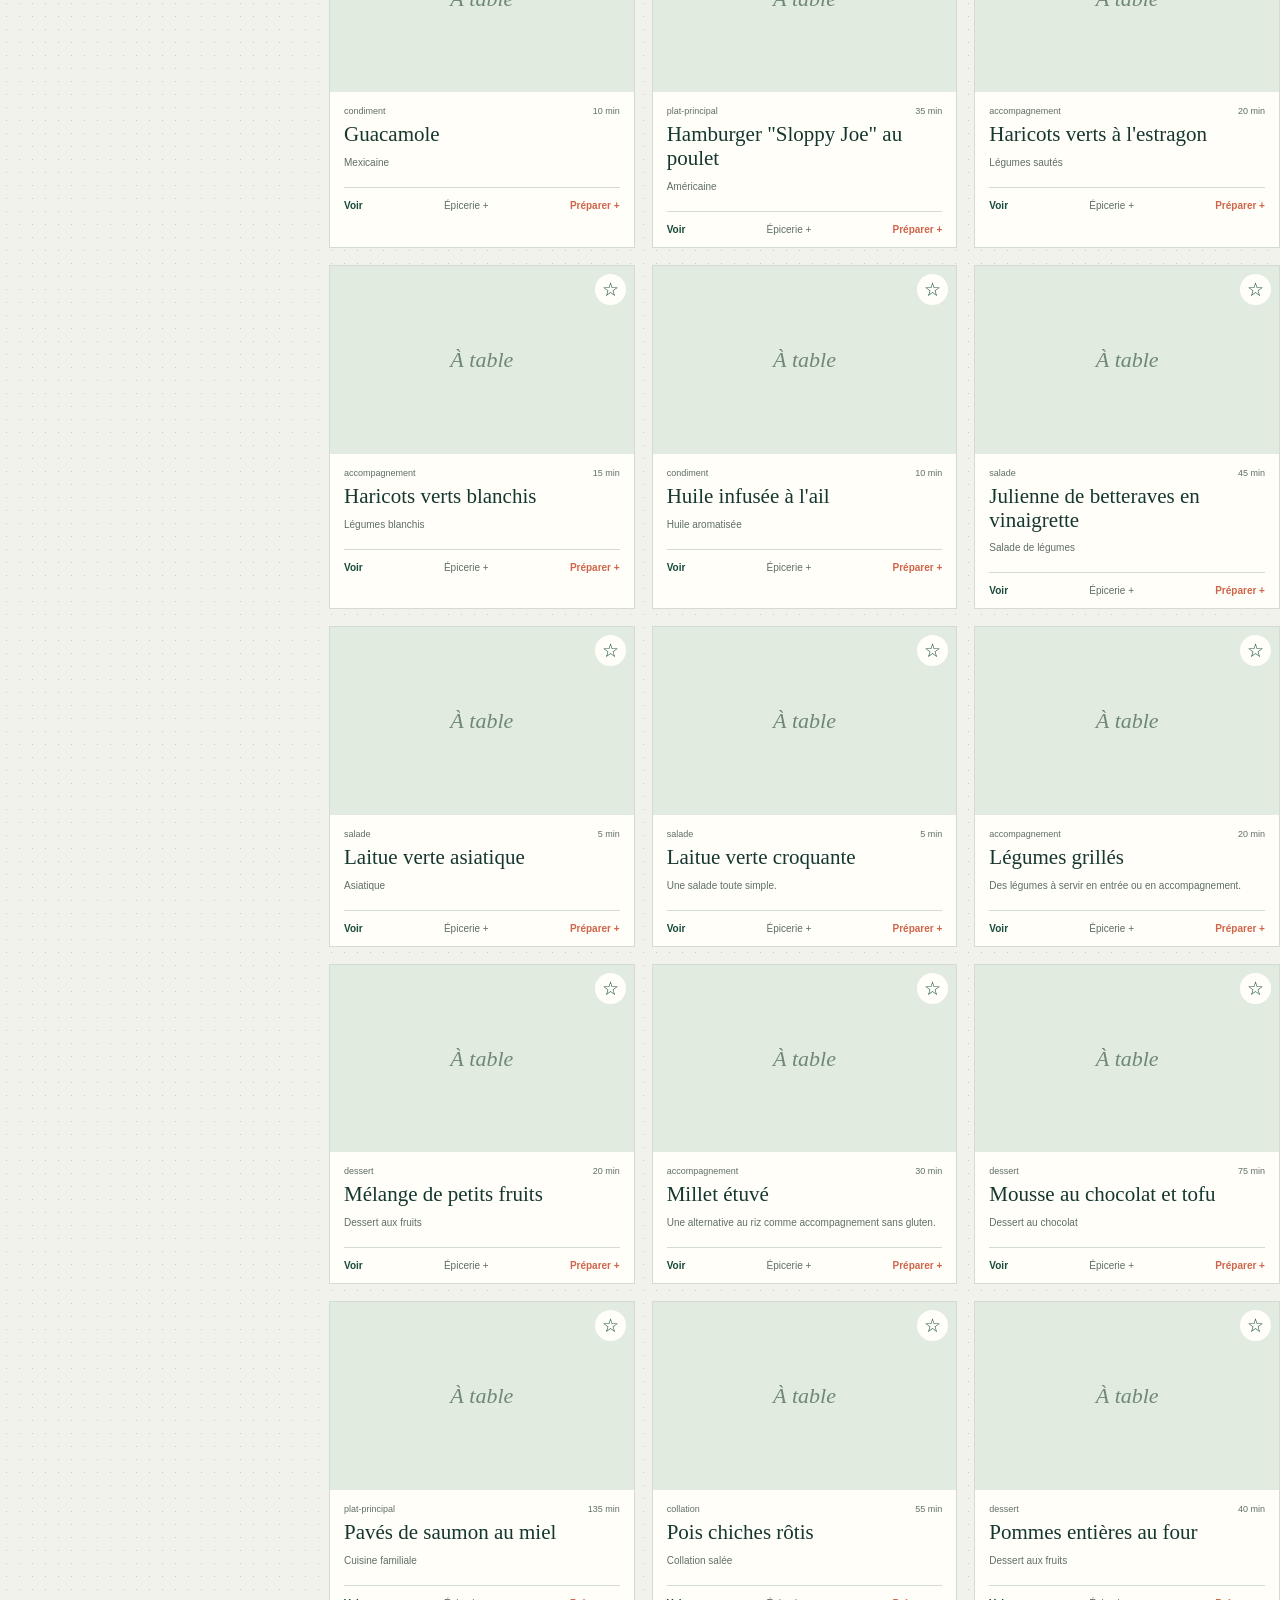
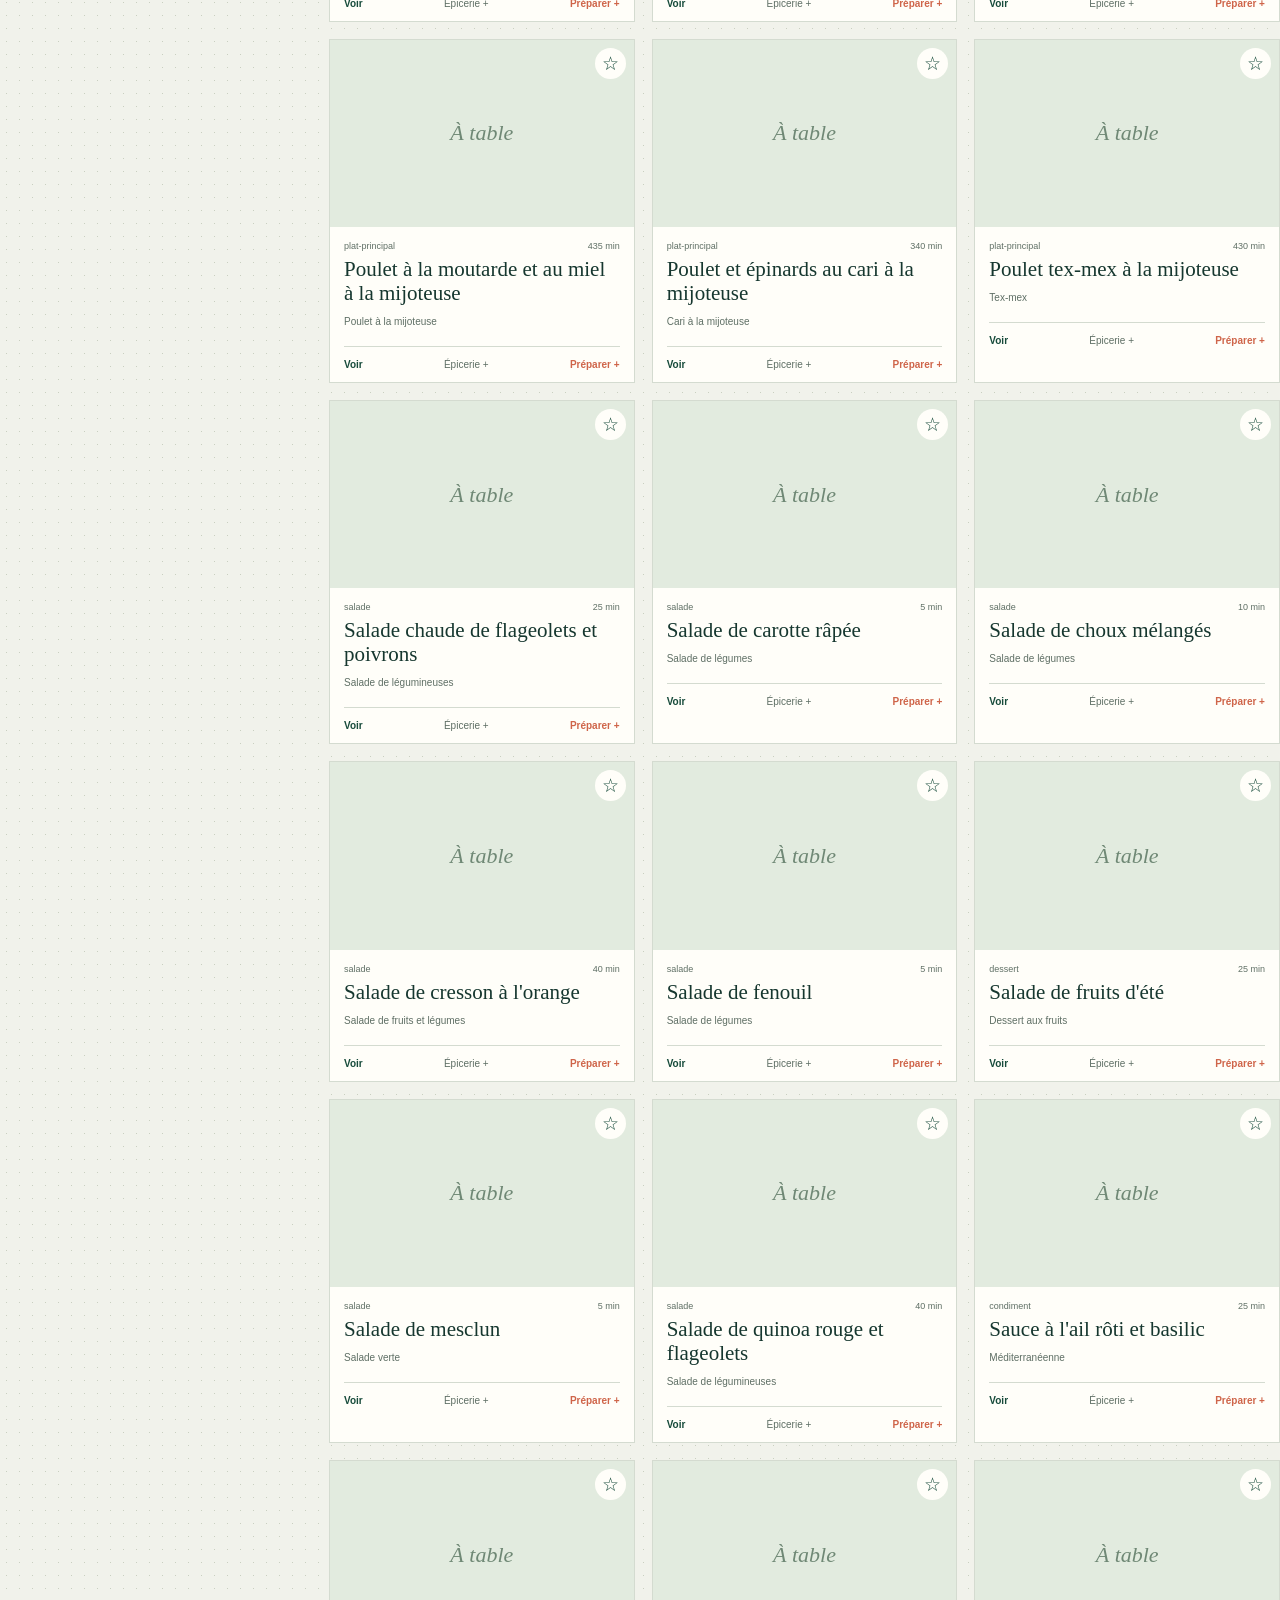
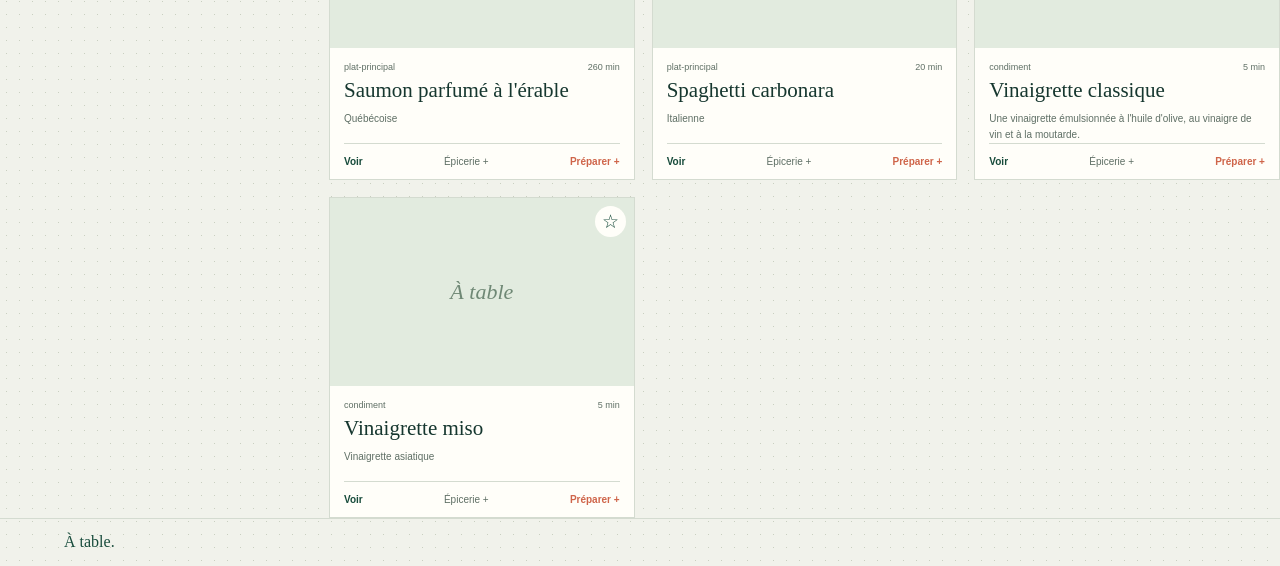
==== commit a4b923fc: "Améliore la fiabilité du carnet local" ====
--- a/index.html
+++ b/index.html
@@ -9,6 +9,7 @@
   <script src="Donnees/Recettes/manifeste.js" defer></script>
   <script src="Application/modules/etat.js" defer></script>
   <script src="Application/modules/catalogue-recettes.js" defer></script>
+  <script src="Application/vendor/mammoth.browser.min.js" defer></script>
   <script src="Application/modules/recettes-nathalie.js" defer></script>
   <script src="Application/modules/vues/entete-navigation.js" defer></script>
   <script src="Application/modules/vues/liste-recettes.js" defer></script>
